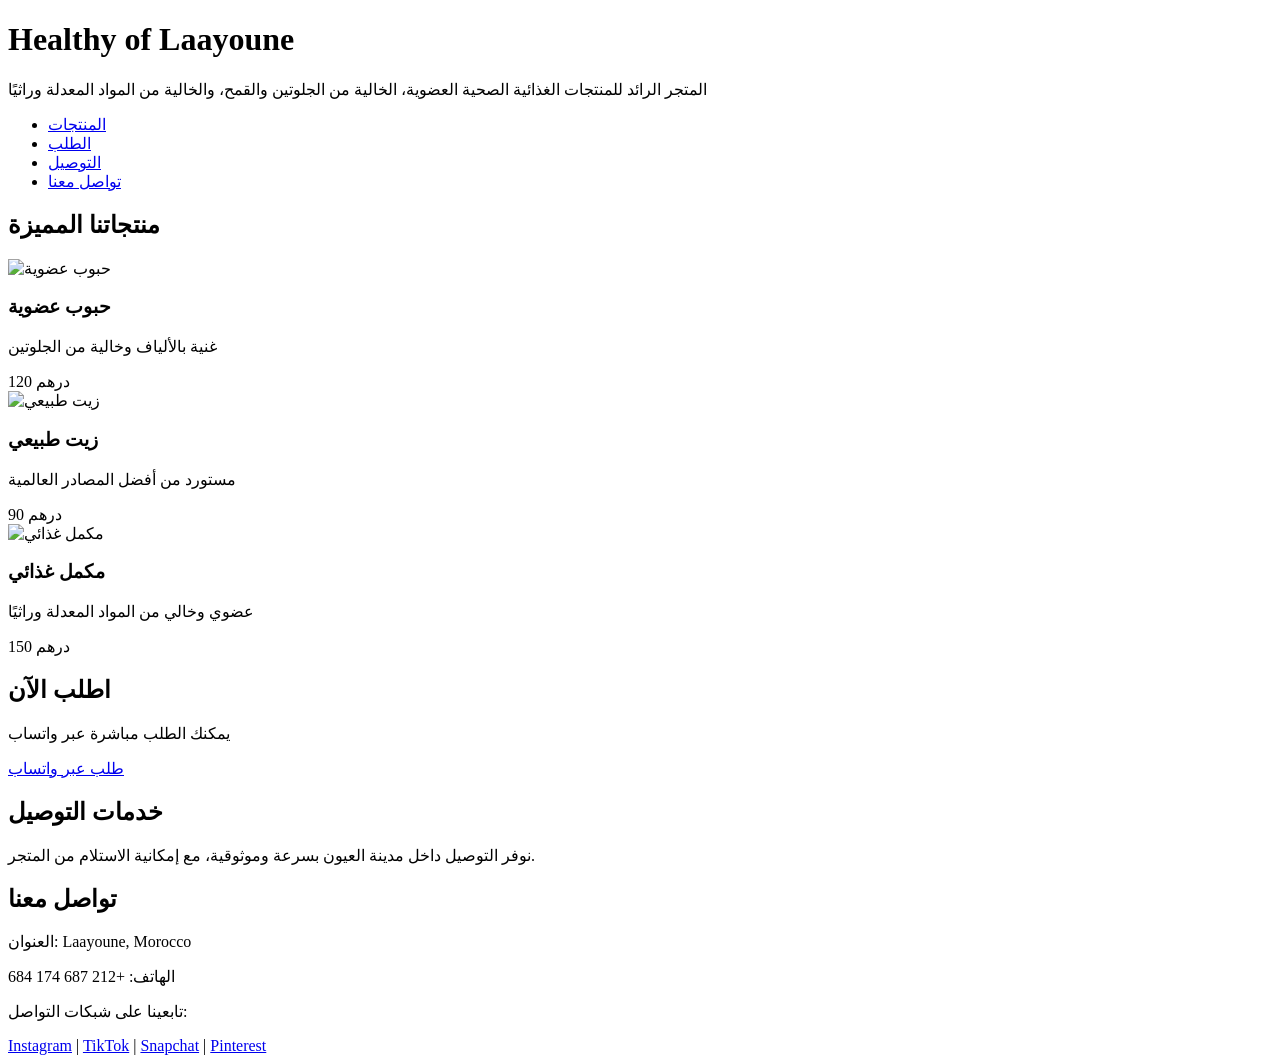
==== index.html @ 7dbaffd5 "Create index.html" ====
<!DOCTYPE html>
<html lang="ar">
<head>
  <meta charset="UTF-8">
  <meta name="viewport" content="width=device-width, initial-scale=1.0">
  <title>Healthy of Laayoune</title>
  <link rel="stylesheet" href="style.css">
</head>
<body>
  <!-- رأس الصفحة -->
  <header>
    <h1>Healthy of Laayoune</h1>
    <p class="tagline">المتجر الرائد للمنتجات الغذائية الصحية العضوية، الخالية من الجلوتين والقمح، والخالية من المواد المعدلة وراثيًا</p>
    <nav>
      <ul>
        <li><a href="#products">المنتجات</a></li>
        <li><a href="#order">الطلب</a></li>
        <li><a href="#delivery">التوصيل</a></li>
        <li><a href="#contact">تواصل معنا</a></li>
      </ul>
    </nav>
  </header>

  <!-- قسم المنتجات -->
  <section id="products">
    <h2>منتجاتنا المميزة</h2>
    <div class="product-grid">
      <div class="product">
        <img src="images/product1.jpg" alt="حبوب عضوية">
        <h3>حبوب عضوية</h3>
        <p>غنية بالألياف وخالية من الجلوتين</p>
        <span class="price">120 درهم</span>
      </div>
      <div class="product">
        <img src="images/product2.jpg" alt="زيت طبيعي">
        <h3>زيت طبيعي</h3>
        <p>مستورد من أفضل المصادر العالمية</p>
        <span class="price">90 درهم</span>
      </div>
      <div class="product">
        <img src="images/product3.jpg" alt="مكمل غذائي">
        <h3>مكمل غذائي</h3>
        <p>عضوي وخالي من المواد المعدلة وراثيًا</p>
        <span class="price">150 درهم</span>
      </div>
    </div>
  </section>

  <!-- قسم الطلب -->
  <section id="order">
    <h2>اطلب الآن</h2>
    <p>يمكنك الطلب مباشرة عبر واتساب</p>
    <a href="https://wa.me/212687174684" class="whatsapp-btn">طلب عبر واتساب</a>
  </section>

  <!-- قسم التوصيل -->
  <section id="delivery">
    <h2>خدمات التوصيل</h2>
    <p>نوفر التوصيل داخل مدينة العيون بسرعة وموثوقية، مع إمكانية الاستلام من المتجر.</p>
  </section>

  <!-- قسم التواصل -->
  <footer id="contact">
    <h2>تواصل معنا</h2>
    <p>العنوان: Laayoune, Morocco</p>
    <p>الهاتف: +212 687 174 684</p>
    <p>تابعينا على شبكات التواصل:</p>
    <div class="social-icons">
      <a href="#">Instagram</a> | 
      <a href="#">TikTok</a> | 
      <a href="#">Snapchat</a> | 
      <a href="#">Pinterest</a>
    </div>
  </footer>
</body>
</html>
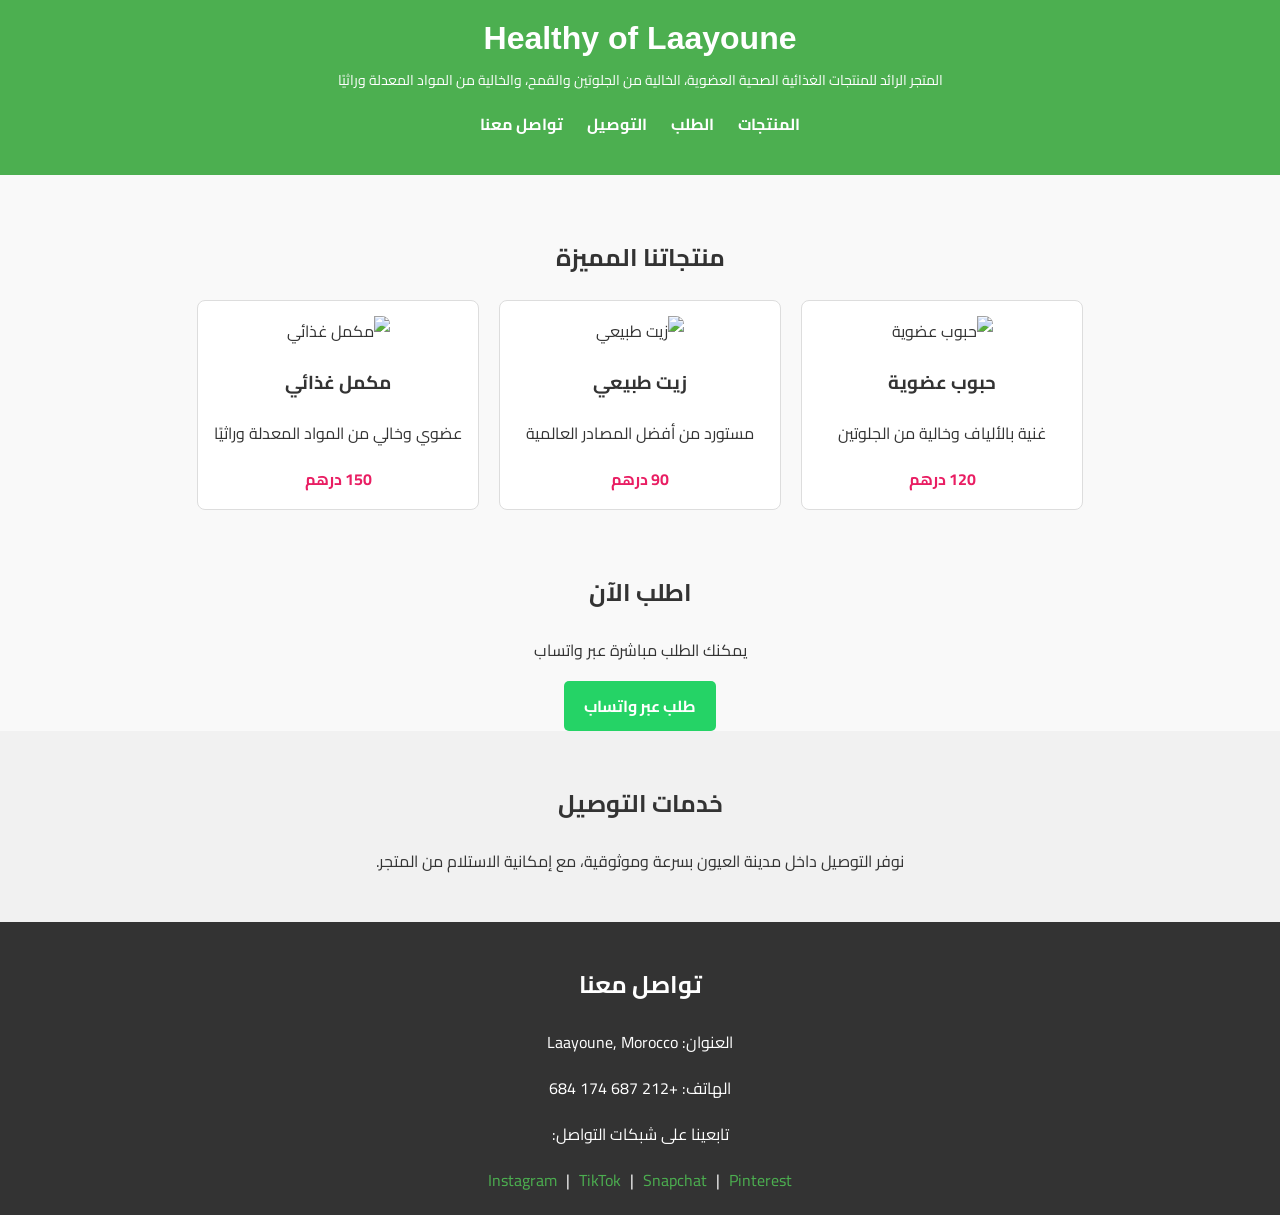
==== commit 75ecab15: "Update index.html" ====
--- a/index.html
+++ b/index.html
@@ -5,6 +5,9 @@
   <meta name="viewport" content="width=device-width, initial-scale=1.0">
   <title>Healthy of Laayoune</title>
   <link rel="stylesheet" href="style.css">
+  <!-- استيراد الخطوط -->
+  <link href="https://fonts.googleapis.com/css2?family=Cairo:wght@400;700&display=swap" rel="stylesheet">
+  <link href="https://fonts.googleapis.com/css2?family=Almarai:wght@700&display=swap" rel="stylesheet">
 </head>
 <body>
   <!-- رأس الصفحة -->
--- a/style.css
+++ b/style.css
@@ -0,0 +1,102 @@
+/* إعدادات عامة */
+body {
+  font-family: 'Cairo', sans-serif;
+  margin: 0;
+  padding: 0;
+  background: #f9f9f9;
+  color: #333;
+  direction: rtl;
+  text-align: center;
+}
+
+/* رأس الصفحة */
+header {
+  background: #4CAF50;
+  color: white;
+  padding: 20px;
+}
+header h1 {
+  font-family: 'Al Jazeera', sans-serif;
+  margin: 0;
+}
+header .tagline {
+  margin: 10px 0;
+  font-size: 14px;
+}
+nav ul {
+  list-style: none;
+  padding: 0;
+}
+nav ul li {
+  display: inline-block;
+  margin: 0 10px;
+}
+nav ul li a {
+  color: white;
+  text-decoration: none;
+  font-weight: bold;
+}
+
+/* المنتجات */
+#products {
+  padding: 40px 20px;
+}
+.product-grid {
+  display: flex;
+  flex-wrap: wrap;
+  justify-content: center;
+  gap: 20px;
+}
+.product {
+  background: white;
+  border: 1px solid #ddd;
+  border-radius: 8px;
+  width: 250px;
+  padding: 15px;
+}
+.product img {
+  width: 100%;
+  height: auto;
+  border-radius: 8px;
+}
+.price {
+  color: #E91E63;
+  font-weight: bold;
+}
+
+/* زر واتساب */
+.whatsapp-btn {
+  display: inline-block;
+  background: #25D366;
+  color: white;
+  padding: 10px 20px;
+  border-radius: 5px;
+  text-decoration: none;
+  font-weight: bold;
+}
+
+/* التوصيل */
+#delivery {
+  background: #f1f1f1;
+  padding: 30px;
+}
+
+/* التواصل */
+footer {
+  background: #333;
+  color: white;
+  padding: 20px;
+}
+footer .social-icons a {
+  color: #4CAF50;
+  text-decoration: none;
+  margin: 0 5px;
+}
+
+/* تجاوب مع الأجهزة */
+@media (max-width: 768px) {
+  .product-grid {
+    flex-direction: column;
+    align-items: center;
+  }
+}
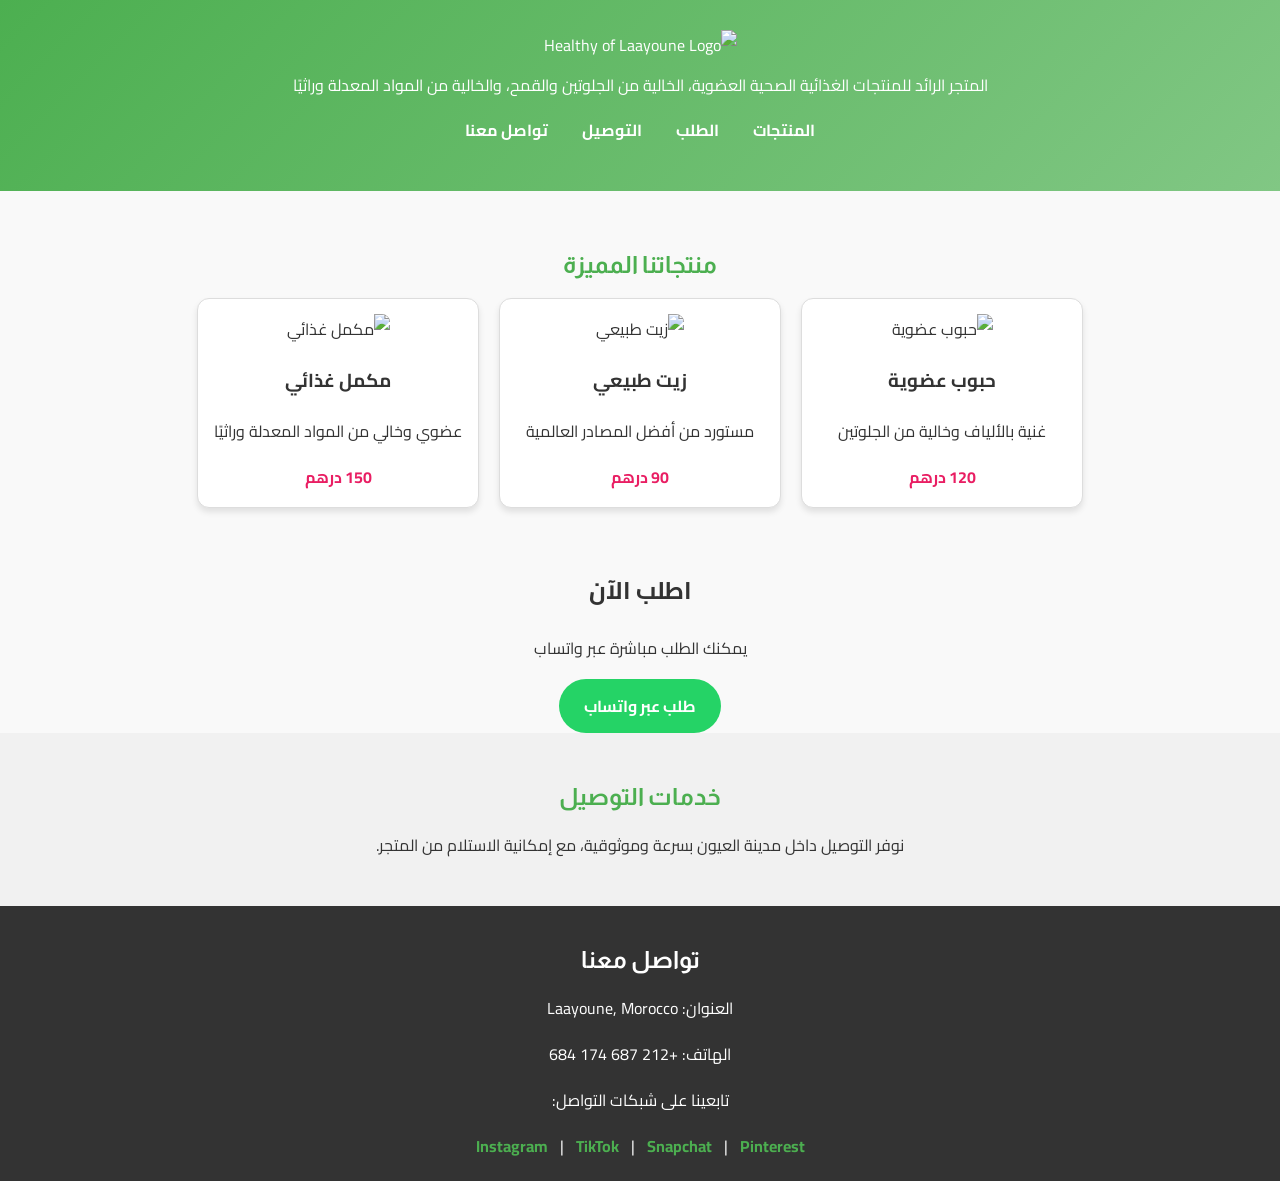
==== commit d6c4b2b6: "Update index.html" ====
--- a/index.html
+++ b/index.html
@@ -11,18 +11,18 @@
 </head>
 <body>
   <!-- رأس الصفحة -->
-  <header>
-    <h1>Healthy of Laayoune</h1>
-    <p class="tagline">المتجر الرائد للمنتجات الغذائية الصحية العضوية، الخالية من الجلوتين والقمح، والخالية من المواد المعدلة وراثيًا</p>
-    <nav>
-      <ul>
-        <li><a href="#products">المنتجات</a></li>
-        <li><a href="#order">الطلب</a></li>
-        <li><a href="#delivery">التوصيل</a></li>
-        <li><a href="#contact">تواصل معنا</a></li>
-      </ul>
-    </nav>
-  </header>
+<header>
+  <img src="images/logo.png" alt="Healthy of Laayoune Logo" class="logo">
+  <p class="tagline">المتجر الرائد للمنتجات الغذائية الصحية العضوية، الخالية من الجلوتين والقمح، والخالية من المواد المعدلة وراثيًا</p>
+  <nav>
+    <ul>
+      <li><a href="#products">المنتجات</a></li>
+      <li><a href="#order">الطلب</a></li>
+      <li><a href="#delivery">التوصيل</a></li>
+      <li><a href="#contact">تواصل معنا</a></li>
+    </ul>
+  </nav>
+</header>
 
   <!-- قسم المنتجات -->
   <section id="products">
--- a/style.css
+++ b/style.css
@@ -11,35 +11,46 @@
 
 /* رأس الصفحة */
 header {
-  background: #4CAF50;
+  background: linear-gradient(135deg, #4CAF50, #81C784);
   color: white;
-  padding: 20px;
+  padding: 30px 20px;
 }
 header h1 {
-  font-family: 'Al Jazeera', sans-serif;
+  font-family: 'Almarai', sans-serif; /* بديل قريب من خط الجزيرة */
+  font-size: 2.5em;
   margin: 0;
 }
 header .tagline {
   margin: 10px 0;
-  font-size: 14px;
+  font-size: 16px;
+  font-weight: 400;
 }
 nav ul {
   list-style: none;
   padding: 0;
+  margin-top: 15px;
 }
 nav ul li {
   display: inline-block;
-  margin: 0 10px;
+  margin: 0 15px;
 }
 nav ul li a {
   color: white;
   text-decoration: none;
   font-weight: bold;
+  transition: 0.3s;
+}
+nav ul li a:hover {
+  color: #E91E63;
 }
 
 /* المنتجات */
 #products {
   padding: 40px 20px;
+}
+#products h2 {
+  font-family: 'Almarai', sans-serif;
+  color: #4CAF50;
 }
 .product-grid {
   display: flex;
@@ -50,9 +61,14 @@
 .product {
   background: white;
   border: 1px solid #ddd;
-  border-radius: 8px;
+  border-radius: 12px;
   width: 250px;
   padding: 15px;
+  box-shadow: 0 4px 6px rgba(0,0,0,0.1);
+  transition: transform 0.3s;
+}
+.product:hover {
+  transform: translateY(-5px);
 }
 .product img {
   width: 100%;
@@ -62,6 +78,7 @@
 .price {
   color: #E91E63;
   font-weight: bold;
+  font-size: 16px;
 }
 
 /* زر واتساب */
@@ -69,16 +86,24 @@
   display: inline-block;
   background: #25D366;
   color: white;
-  padding: 10px 20px;
-  border-radius: 5px;
+  padding: 12px 25px;
+  border-radius: 30px;
   text-decoration: none;
   font-weight: bold;
+  transition: 0.3s;
+}
+.whatsapp-btn:hover {
+  background: #128C7E;
 }
 
 /* التوصيل */
 #delivery {
   background: #f1f1f1;
   padding: 30px;
+}
+#delivery h2 {
+  font-family: 'Almarai', sans-serif;
+  color: #4CAF50;
 }
 
 /* التواصل */
@@ -87,10 +112,17 @@
   color: white;
   padding: 20px;
 }
+footer h2 {
+  font-family: 'Almarai', sans-serif;
+}
 footer .social-icons a {
   color: #4CAF50;
   text-decoration: none;
-  margin: 0 5px;
+  margin: 0 8px;
+  font-weight: bold;
+}
+footer .social-icons a:hover {
+  color: #E91E63;
 }
 
 /* تجاوب مع الأجهزة */
@@ -99,4 +131,7 @@
     flex-direction: column;
     align-items: center;
   }
+  header h1 {
+    font-size: 2em;
+  }
 }
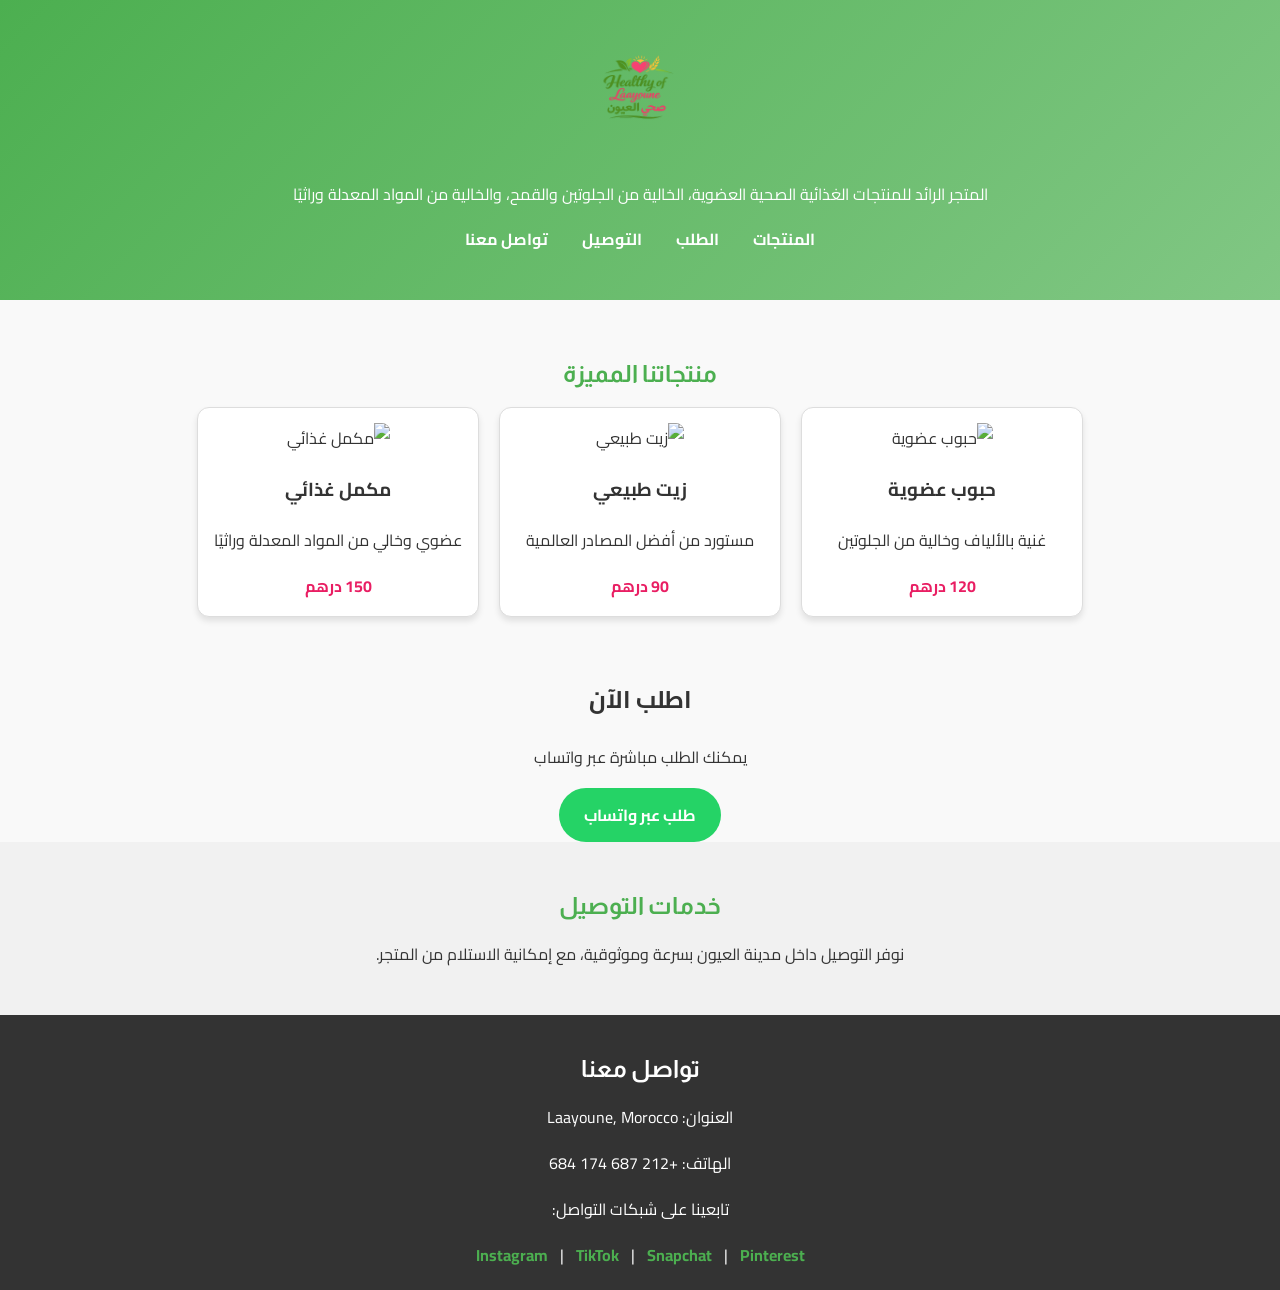
==== commit 1b810d46: "Update index.html" ====
--- a/index.html
+++ b/index.html
@@ -5,24 +5,22 @@
   <meta name="viewport" content="width=device-width, initial-scale=1.0">
   <title>Healthy of Laayoune</title>
   <link rel="stylesheet" href="style.css">
-  <!-- استيراد الخطوط -->
-  <link href="https://fonts.googleapis.com/css2?family=Cairo:wght@400;700&display=swap" rel="stylesheet">
-  <link href="https://fonts.googleapis.com/css2?family=Almarai:wght@700&display=swap" rel="stylesheet">
+  <link href="https://fonts.googleapis.com/css2?family=Cairo:wght@400;700&family=Almarai:wght@700&display=swap" rel="stylesheet">
 </head>
 <body>
   <!-- رأس الصفحة -->
-<header>
-  <img src="images/logo.png" alt="Healthy of Laayoune Logo" class="logo">
-  <p class="tagline">المتجر الرائد للمنتجات الغذائية الصحية العضوية، الخالية من الجلوتين والقمح، والخالية من المواد المعدلة وراثيًا</p>
-  <nav>
-    <ul>
-      <li><a href="#products">المنتجات</a></li>
-      <li><a href="#order">الطلب</a></li>
-      <li><a href="#delivery">التوصيل</a></li>
-      <li><a href="#contact">تواصل معنا</a></li>
-    </ul>
-  </nav>
-</header>
+  <header>
+    <img src="images/logo.png" alt="Healthy of Laayoune Logo" class="logo">
+    <p class="tagline">المتجر الرائد للمنتجات الغذائية الصحية العضوية، الخالية من الجلوتين والقمح، والخالية من المواد المعدلة وراثيًا</p>
+    <nav>
+      <ul>
+        <li><a href="#products">المنتجات</a></li>
+        <li><a href="#order">الطلب</a></li>
+        <li><a href="#delivery">التوصيل</a></li>
+        <li><a href="#contact">تواصل معنا</a></li>
+      </ul>
+    </nav>
+  </header>
 
   <!-- قسم المنتجات -->
   <section id="products">
--- a/style.css
+++ b/style.css
@@ -43,7 +43,16 @@
 nav ul li a:hover {
   color: #E91E63;
 }
-
+.logo {
+  width: 180px;
+  height: auto;
+  margin-bottom: 10px;
+}
+@media (max-width: 768px) {
+  .logo {
+    width: 140px;
+  }
+}
 /* المنتجات */
 #products {
   padding: 40px 20px;
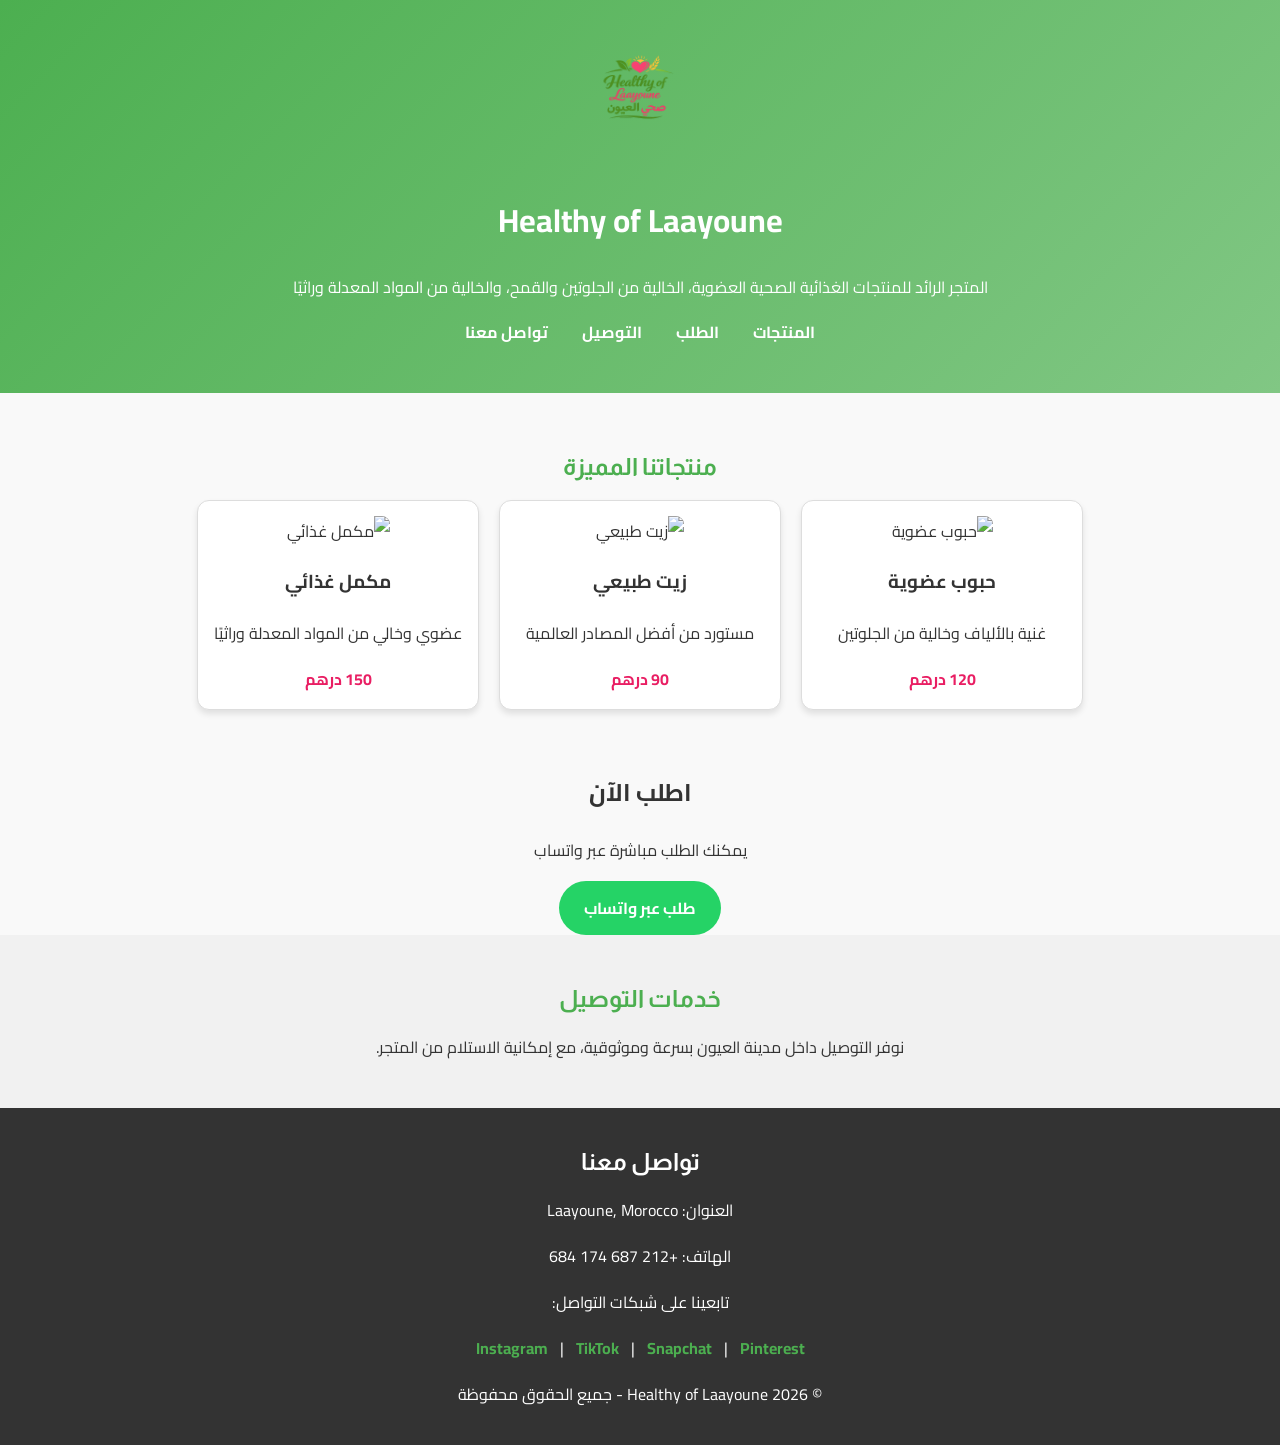
==== commit 63c22319: "Update index.html" ====
--- a/index.html
+++ b/index.html
@@ -3,15 +3,39 @@
 <head>
   <meta charset="UTF-8">
   <meta name="viewport" content="width=device-width, initial-scale=1.0">
-  <title>Healthy of Laayoune</title>
+  <title>Healthy of Laayoune | منتجات غذائية صحية عضوية</title>
+
+  <!-- SEO Meta Tags -->
+  <meta name="description" content="Healthy of Laayoune - المتجر الرائد في العيون للمنتجات الغذائية الصحية العضوية، الخالية من الجلوتين والقمح، والخالية من المواد المعدلة وراثيًا.">
+  <meta name="keywords" content="Healthy of Laayoune, منتجات صحية, أغذية عضوية, خالية من الجلوتين, العيون, المغرب, متجر غذائي صحي">
+  <meta name="author" content="Healthy of Laayoune">
+
+  <!-- Open Graph -->
+  <meta property="og:title" content="Healthy of Laayoune - منتجات غذائية صحية عضوية">
+  <meta property="og:description" content="اكتشف أفضل المنتجات الصحية العضوية والمستوردة في العيون.">
+  <meta property="og:image" content="images/logo.png">
+  <meta property="og:type" content="website">
+
+  <!-- Twitter Card -->
+  <meta name="twitter:card" content="summary_large_image">
+  <meta name="twitter:title" content="Healthy of Laayoune">
+  <meta name="twitter:description" content="منتجات غذائية صحية عضوية ومستوردة.">
+  <meta name="twitter:image" content="images/logo.png">
+
+  <!-- Fonts -->
+  <link href="https://fonts.googleapis.com/css2?family=Cairo:wght@400;700&family=Almarai:wght@700&display=swap" rel="stylesheet">
   <link rel="stylesheet" href="style.css">
-  <link href="https://fonts.googleapis.com/css2?family=Cairo:wght@400;700&family=Almarai:wght@700&display=swap" rel="stylesheet">
 </head>
 <body>
   <!-- رأس الصفحة -->
   <header>
-    <img src="images/logo.png" alt="Healthy of Laayoune Logo" class="logo">
-    <p class="tagline">المتجر الرائد للمنتجات الغذائية الصحية العضوية، الخالية من الجلوتين والقمح، والخالية من المواد المعدلة وراثيًا</p>
+    <div class="header-content">
+      <img src="images/logo.png" alt="Healthy of Laayoune Logo" class="logo">
+      <div class="title-box">
+        <h1>Healthy of Laayoune</h1>
+        <p class="tagline">المتجر الرائد للمنتجات الغذائية الصحية العضوية، الخالية من الجلوتين والقمح، والخالية من المواد المعدلة وراثيًا</p>
+      </div>
+    </div>
     <nav>
       <ul>
         <li><a href="#products">المنتجات</a></li>
@@ -72,6 +96,7 @@
       <a href="#">Snapchat</a> | 
       <a href="#">Pinterest</a>
     </div>
+    <p class="copyright">© 2026 Healthy of Laayoune - جميع الحقوق محفوظة</p>
   </footer>
 </body>
 </html>
--- a/style.css
+++ b/style.css
@@ -1,4 +1,3 @@
-/* إعدادات عامة */
 body {
   font-family: 'Cairo', sans-serif;
   margin: 0;
@@ -15,15 +14,14 @@
   color: white;
   padding: 30px 20px;
 }
-header h1 {
-  font-family: 'Almarai', sans-serif; /* بديل قريب من خط الجزيرة */
-  font-size: 2.5em;
-  margin: 0;
+.logo {
+  width: 180px;
+  height: auto;
+  margin-bottom: 10px;
 }
 header .tagline {
+  font-size: 16px;
   margin: 10px 0;
-  font-size: 16px;
-  font-weight: 400;
 }
 nav ul {
   list-style: none;
@@ -43,16 +41,7 @@
 nav ul li a:hover {
   color: #E91E63;
 }
-.logo {
-  width: 180px;
-  height: auto;
-  margin-bottom: 10px;
-}
-@media (max-width: 768px) {
-  .logo {
-    width: 140px;
-  }
-}
+
 /* المنتجات */
 #products {
   padding: 40px 20px;
@@ -140,7 +129,7 @@
     flex-direction: column;
     align-items: center;
   }
-  header h1 {
-    font-size: 2em;
+  .logo {
+    width: 140px;
   }
 }
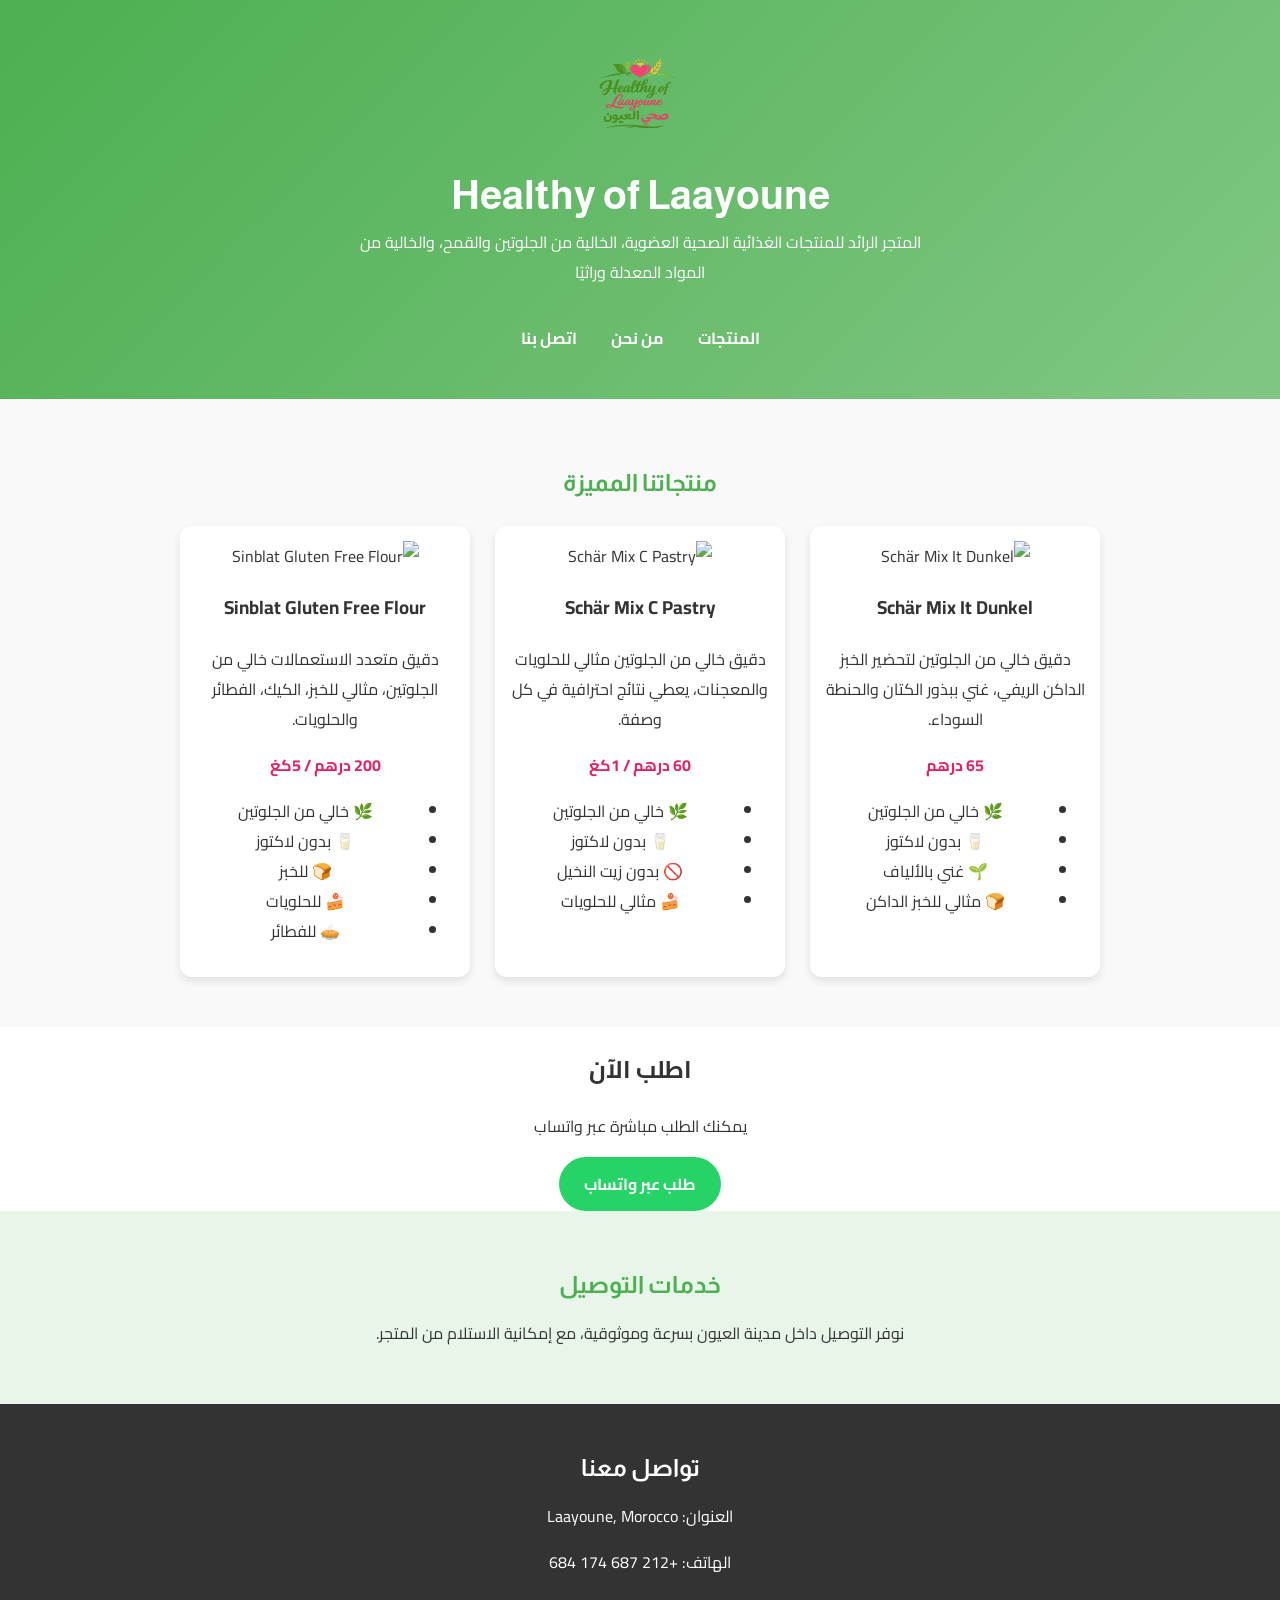
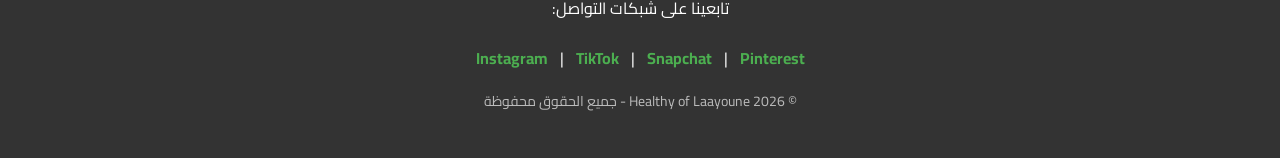
==== commit ef3305c7: "Update index.html" ====
--- a/index.html
+++ b/index.html
@@ -6,21 +6,9 @@
   <title>Healthy of Laayoune | منتجات غذائية صحية عضوية</title>
 
   <!-- SEO Meta Tags -->
-  <meta name="description" content="Healthy of Laayoune - المتجر الرائد في العيون للمنتجات الغذائية الصحية العضوية، الخالية من الجلوتين والقمح، والخالية من المواد المعدلة وراثيًا.">
-  <meta name="keywords" content="Healthy of Laayoune, منتجات صحية, أغذية عضوية, خالية من الجلوتين, العيون, المغرب, متجر غذائي صحي">
+  <meta name="description" content="Healthy of Laayoune - المتجر الرائد في العيون للمنتجات الغذائية الصحية العضوية والمستوردة، الخالية من الجلوتين والقمح، والخالية من المواد المعدلة وراثيًا.">
+  <meta name="keywords" content="Healthy of Laayoune, منتجات صحية, أغذية عضوية, خالية من الجلوتين, العيون المغرب, متجر غذائي صحي">
   <meta name="author" content="Healthy of Laayoune">
-
-  <!-- Open Graph -->
-  <meta property="og:title" content="Healthy of Laayoune - منتجات غذائية صحية عضوية">
-  <meta property="og:description" content="اكتشف أفضل المنتجات الصحية العضوية والمستوردة في العيون.">
-  <meta property="og:image" content="images/logo.png">
-  <meta property="og:type" content="website">
-
-  <!-- Twitter Card -->
-  <meta name="twitter:card" content="summary_large_image">
-  <meta name="twitter:title" content="Healthy of Laayoune">
-  <meta name="twitter:description" content="منتجات غذائية صحية عضوية ومستوردة.">
-  <meta name="twitter:image" content="images/logo.png">
 
   <!-- Fonts -->
   <link href="https://fonts.googleapis.com/css2?family=Cairo:wght@400;700&family=Almarai:wght@700&display=swap" rel="stylesheet">
@@ -38,35 +26,58 @@
     </div>
     <nav>
       <ul>
-        <li><a href="#products">المنتجات</a></li>
-        <li><a href="#order">الطلب</a></li>
-        <li><a href="#delivery">التوصيل</a></li>
-        <li><a href="#contact">تواصل معنا</a></li>
+        <li><a href="products.html">المنتجات</a></li>
+        <li><a href="about.html">من نحن</a></li>
+        <li><a href="contact.html">اتصل بنا</a></li>
       </ul>
     </nav>
   </header>
 
-  <!-- قسم المنتجات -->
+  <!-- قسم المنتجات المميزة -->
   <section id="products">
     <h2>منتجاتنا المميزة</h2>
     <div class="product-grid">
+      <!-- Schär Dunkel -->
       <div class="product">
-        <img src="images/product1.jpg" alt="حبوب عضوية">
-        <h3>حبوب عضوية</h3>
-        <p>غنية بالألياف وخالية من الجلوتين</p>
-        <span class="price">120 درهم</span>
+        <img src="images/schar-dunkel.jpg" alt="Schär Mix It Dunkel">
+        <h3>Schär Mix It Dunkel</h3>
+        <p>دقيق خالي من الجلوتين لتحضير الخبز الداكن الريفي، غني ببذور الكتان والحنطة السوداء.</p>
+        <span class="price">65 درهم</span>
+        <ul class="features">
+          <li>🌿 خالي من الجلوتين</li>
+          <li>🥛 بدون لاكتوز</li>
+          <li>🌱 غني بالألياف</li>
+          <li>🍞 مثالي للخبز الداكن</li>
+        </ul>
       </div>
+
+      <!-- Schär Pastry -->
       <div class="product">
-        <img src="images/product2.jpg" alt="زيت طبيعي">
-        <h3>زيت طبيعي</h3>
-        <p>مستورد من أفضل المصادر العالمية</p>
-        <span class="price">90 درهم</span>
+        <img src="images/schar-pastry.jpg" alt="Schär Mix C Pastry">
+        <h3>Schär Mix C Pastry</h3>
+        <p>دقيق خالي من الجلوتين مثالي للحلويات والمعجنات، يعطي نتائج احترافية في كل وصفة.</p>
+        <span class="price">60 درهم / 1كغ</span>
+        <ul class="features">
+          <li>🌿 خالي من الجلوتين</li>
+          <li>🥛 بدون لاكتوز</li>
+          <li>🚫 بدون زيت النخيل</li>
+          <li>🍰 مثالي للحلويات</li>
+        </ul>
       </div>
+
+      <!-- Sinblat Flour -->
       <div class="product">
-        <img src="images/product3.jpg" alt="مكمل غذائي">
-        <h3>مكمل غذائي</h3>
-        <p>عضوي وخالي من المواد المعدلة وراثيًا</p>
-        <span class="price">150 درهم</span>
+        <img src="images/sinblat-flour.jpg" alt="Sinblat Gluten Free Flour">
+        <h3>Sinblat Gluten Free Flour</h3>
+        <p>دقيق متعدد الاستعمالات خالي من الجلوتين، مثالي للخبز، الكيك، الفطائر والحلويات.</p>
+        <span class="price">200 درهم / 5كغ</span>
+        <ul class="features">
+          <li>🌿 خالي من الجلوتين</li>
+          <li>🥛 بدون لاكتوز</li>
+          <li>🍞 للخبز</li>
+          <li>🍰 للحلويات</li>
+          <li>🥧 للفطائر</li>
+        </ul>
       </div>
     </div>
   </section>
--- a/style.css
+++ b/style.css
@@ -1,8 +1,9 @@
+/* إعدادات عامة */
 body {
   font-family: 'Cairo', sans-serif;
   margin: 0;
   padding: 0;
-  background: #f9f9f9;
+  background: #fff;
   color: #333;
   direction: rtl;
   text-align: center;
@@ -13,20 +14,32 @@
   background: linear-gradient(135deg, #4CAF50, #81C784);
   color: white;
   padding: 30px 20px;
+  box-shadow: 0 4px 10px rgba(0,0,0,0.1);
+}
+.header-content {
+  display: flex;
+  flex-direction: column;
+  align-items: center;
 }
 .logo {
-  width: 180px;
+  width: 200px;
   height: auto;
   margin-bottom: 10px;
 }
-header .tagline {
+.title-box h1, header h1 {
+  font-family: 'Almarai', sans-serif;
+  font-size: 2.5em;
+  margin: 0;
+}
+.tagline {
   font-size: 16px;
-  margin: 10px 0;
+  margin-top: 10px;
+  max-width: 600px;
 }
 nav ul {
   list-style: none;
   padding: 0;
-  margin-top: 15px;
+  margin-top: 20px;
 }
 nav ul li {
   display: inline-block;
@@ -44,33 +57,34 @@
 
 /* المنتجات */
 #products {
-  padding: 40px 20px;
+  padding: 50px 20px;
+  background: #f9f9f9;
 }
 #products h2 {
   font-family: 'Almarai', sans-serif;
   color: #4CAF50;
+  margin-bottom: 30px;
 }
 .product-grid {
   display: flex;
   flex-wrap: wrap;
   justify-content: center;
-  gap: 20px;
+  gap: 25px;
 }
 .product {
   background: white;
-  border: 1px solid #ddd;
   border-radius: 12px;
-  width: 250px;
+  width: 260px;
   padding: 15px;
-  box-shadow: 0 4px 6px rgba(0,0,0,0.1);
-  transition: transform 0.3s;
+  box-shadow: 0 4px 8px rgba(0,0,0,0.1);
+  transition: transform 0.3s, box-shadow 0.3s;
 }
 .product:hover {
   transform: translateY(-5px);
+  box-shadow: 0 6px 12px rgba(0,0,0,0.15);
 }
 .product img {
   width: 100%;
-  height: auto;
   border-radius: 8px;
 }
 .price {
@@ -96,19 +110,105 @@
 
 /* التوصيل */
 #delivery {
-  background: #f1f1f1;
-  padding: 30px;
+  background: #e8f5e9;
+  padding: 40px;
 }
 #delivery h2 {
   font-family: 'Almarai', sans-serif;
   color: #4CAF50;
 }
 
-/* التواصل */
+/* قسم من نحن */
+#about {
+  padding: 60px 20px;
+  background: linear-gradient(135deg, #f9f9f9, #e8f5e9);
+  text-align: center;
+}
+#about h2 {
+  font-family: 'Almarai', sans-serif;
+  color: #4CAF50;
+  margin-bottom: 15px;
+}
+#about p {
+  max-width: 700px;
+  margin: 0 auto 30px;
+  line-height: 1.8;
+  font-size: 16px;
+}
+.about-container {
+  margin-bottom: 40px;
+}
+.values-grid {
+  display: flex;
+  flex-wrap: wrap;
+  justify-content: center;
+  gap: 20px;
+}
+.value-card {
+  background: white;
+  border-radius: 12px;
+  padding: 20px;
+  width: 200px;
+  box-shadow: 0 4px 8px rgba(0,0,0,0.1);
+  font-weight: bold;
+  transition: transform 0.3s;
+}
+.value-card:hover {
+  transform: translateY(-5px);
+  background: #f1f8e9;
+}
+
+/* صفحة اتصل بنا */
+#contact-page {
+  padding: 50px 20px;
+  background: linear-gradient(135deg, #f9f9f9, #e8f5e9);
+  text-align: center;
+}
+.contact-form {
+  max-width: 500px;
+  margin: 20px auto;
+  display: flex;
+  flex-direction: column;
+  gap: 15px;
+}
+.contact-form input, 
+.contact-form textarea {
+  padding: 12px;
+  border: 1px solid #ccc;
+  border-radius: 8px;
+  font-family: 'Cairo', sans-serif;
+}
+.contact-form button {
+  background: #4CAF50;
+  color: white;
+  padding: 12px;
+  border: none;
+  border-radius: 30px;
+  font-weight: bold;
+  cursor: pointer;
+  transition: 0.3s;
+}
+.contact-form button:hover {
+  background: #388E3C;
+}
+.social-icons {
+  margin-top: 20px;
+}
+.social-icons a {
+  color: #4CAF50;
+  text-decoration: none;
+  margin: 0 8px;
+  font-weight: bold;
+}
+.social-icons a:hover {
+  color: #E91E63;
+}
+
+/* الفوتر */
 footer {
   background: #333;
   color: white;
-  padding: 20px;
+  padding: 30px;
 }
 footer h2 {
   font-family: 'Almarai', sans-serif;
@@ -121,6 +221,11 @@
 }
 footer .social-icons a:hover {
   color: #E91E63;
+}
+footer .copyright {
+  margin-top: 15px;
+  font-size: 14px;
+  color: #bbb;
 }
 
 /* تجاوب مع الأجهزة */
@@ -132,4 +237,10 @@
   .logo {
     width: 140px;
   }
-}
+  .title-box h1, header h1 {
+    font-size: 2em;
+  }
+  .tagline {
+    font-size: 14px;
+  }
+}
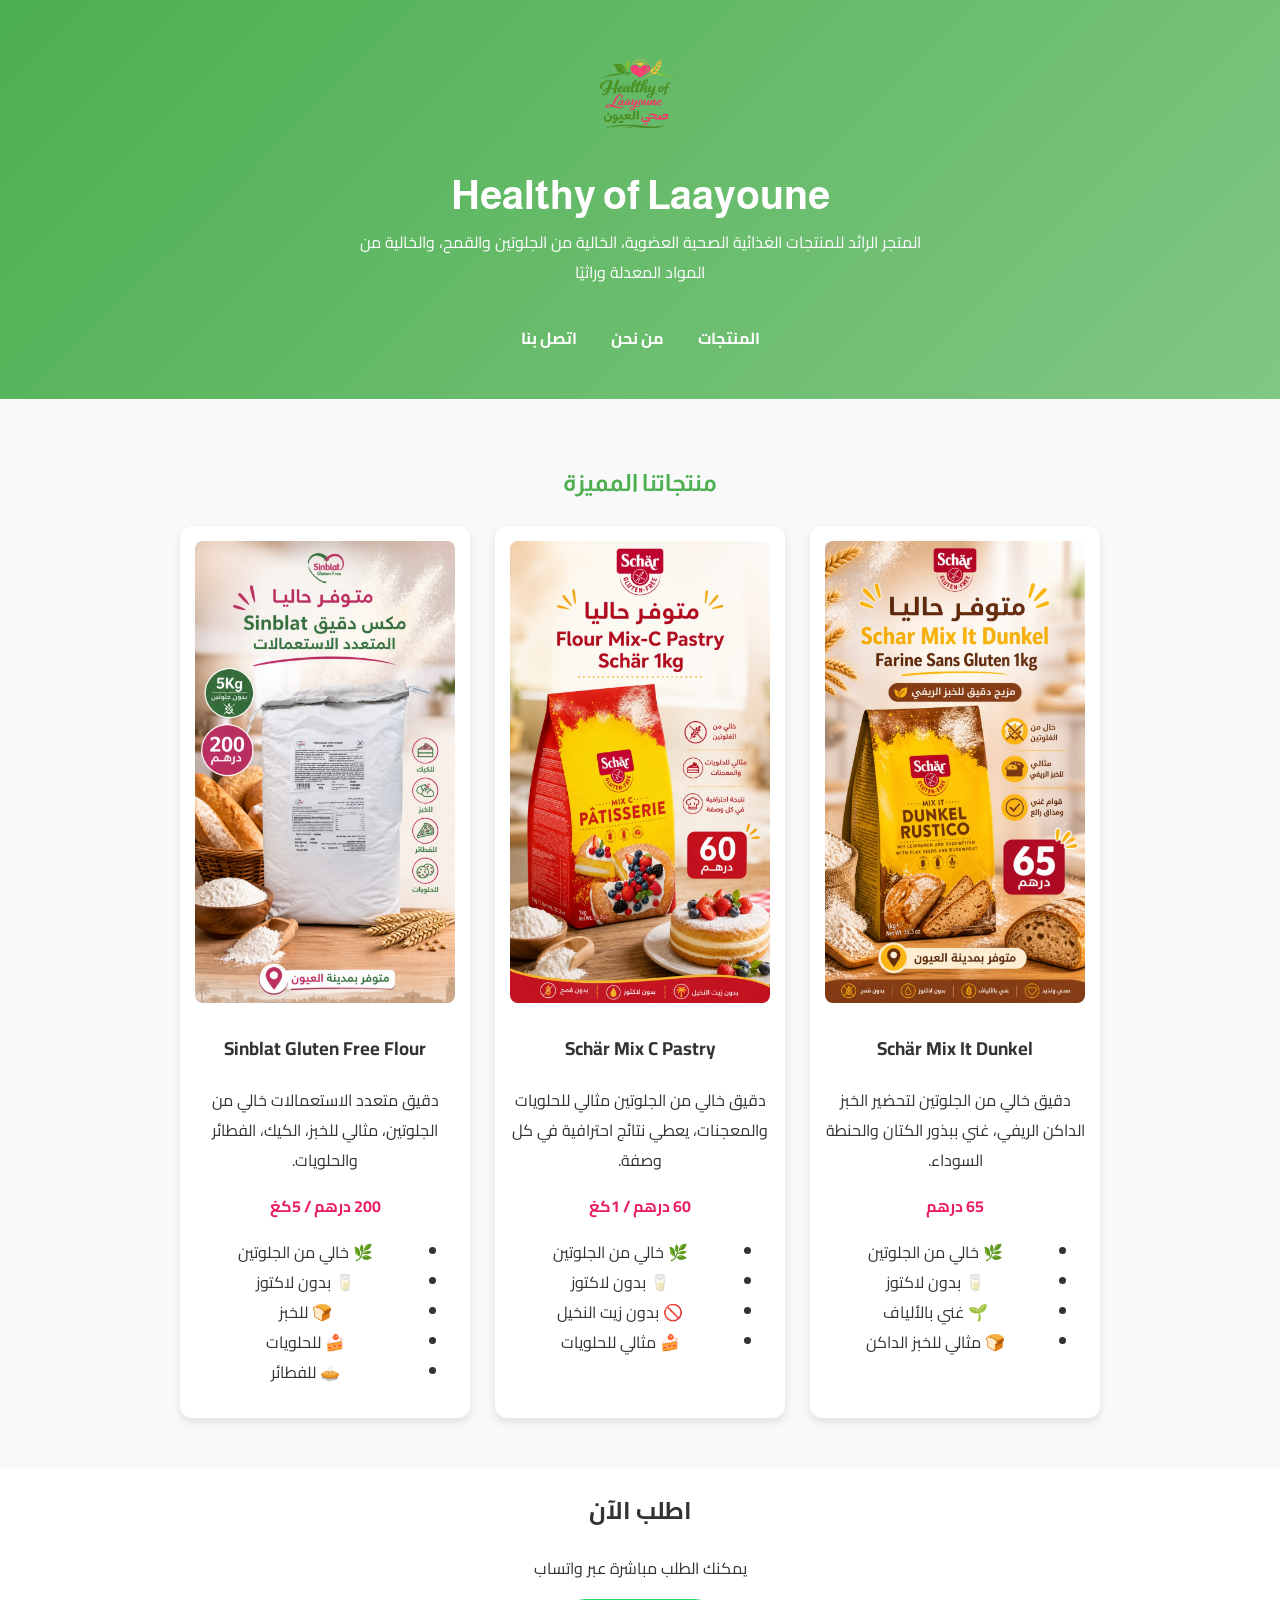
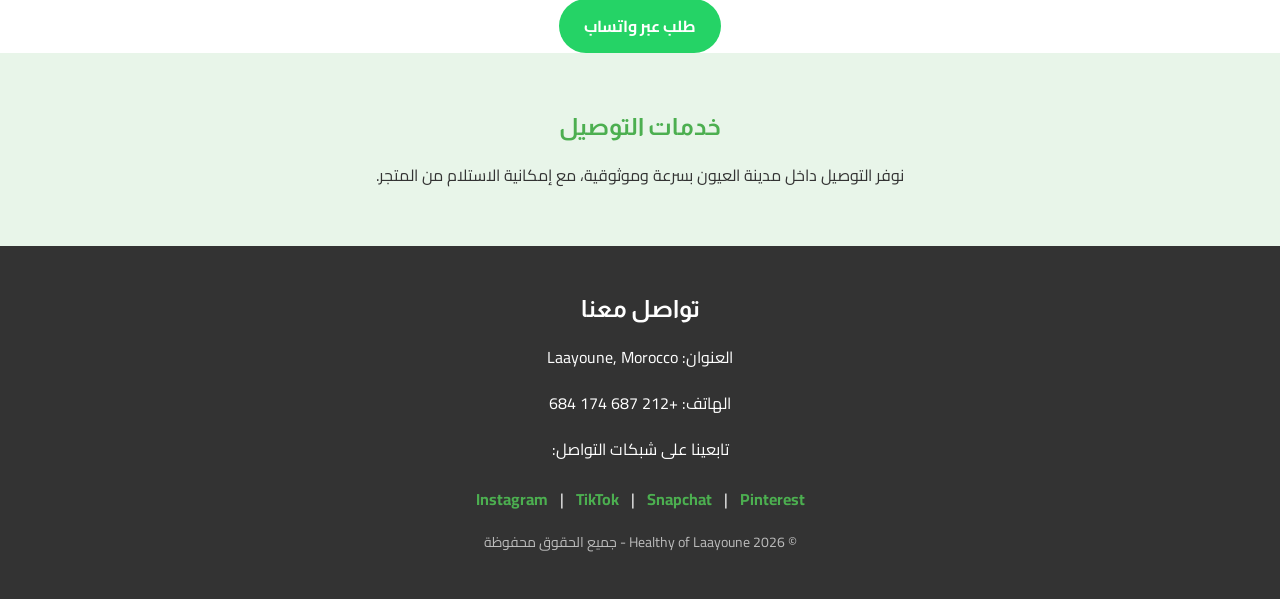
==== commit 73d613c4: "Update index.html" ====
--- a/index.html
+++ b/index.html
@@ -39,7 +39,7 @@
     <div class="product-grid">
       <!-- Schär Dunkel -->
       <div class="product">
-        <img src="images/schar-dunkel.jpg" alt="Schär Mix It Dunkel">
+        <img src="images/schar-dunkel.jpeg" alt="Schär Mix It Dunkel">
         <h3>Schär Mix It Dunkel</h3>
         <p>دقيق خالي من الجلوتين لتحضير الخبز الداكن الريفي، غني ببذور الكتان والحنطة السوداء.</p>
         <span class="price">65 درهم</span>
@@ -53,7 +53,7 @@
 
       <!-- Schär Pastry -->
       <div class="product">
-        <img src="images/schar-pastry.jpg" alt="Schär Mix C Pastry">
+        <img src="images/schar-pastry.jpeg" alt="Schär Mix C Pastry">
         <h3>Schär Mix C Pastry</h3>
         <p>دقيق خالي من الجلوتين مثالي للحلويات والمعجنات، يعطي نتائج احترافية في كل وصفة.</p>
         <span class="price">60 درهم / 1كغ</span>
@@ -67,7 +67,7 @@
 
       <!-- Sinblat Flour -->
       <div class="product">
-        <img src="images/sinblat-flour.jpg" alt="Sinblat Gluten Free Flour">
+        <img src="images/sinblat-flour.jpeg" alt="Sinblat Gluten Free Flour">
         <h3>Sinblat Gluten Free Flour</h3>
         <p>دقيق متعدد الاستعمالات خالي من الجلوتين، مثالي للخبز، الكيك، الفطائر والحلويات.</p>
         <span class="price">200 درهم / 5كغ</span>
